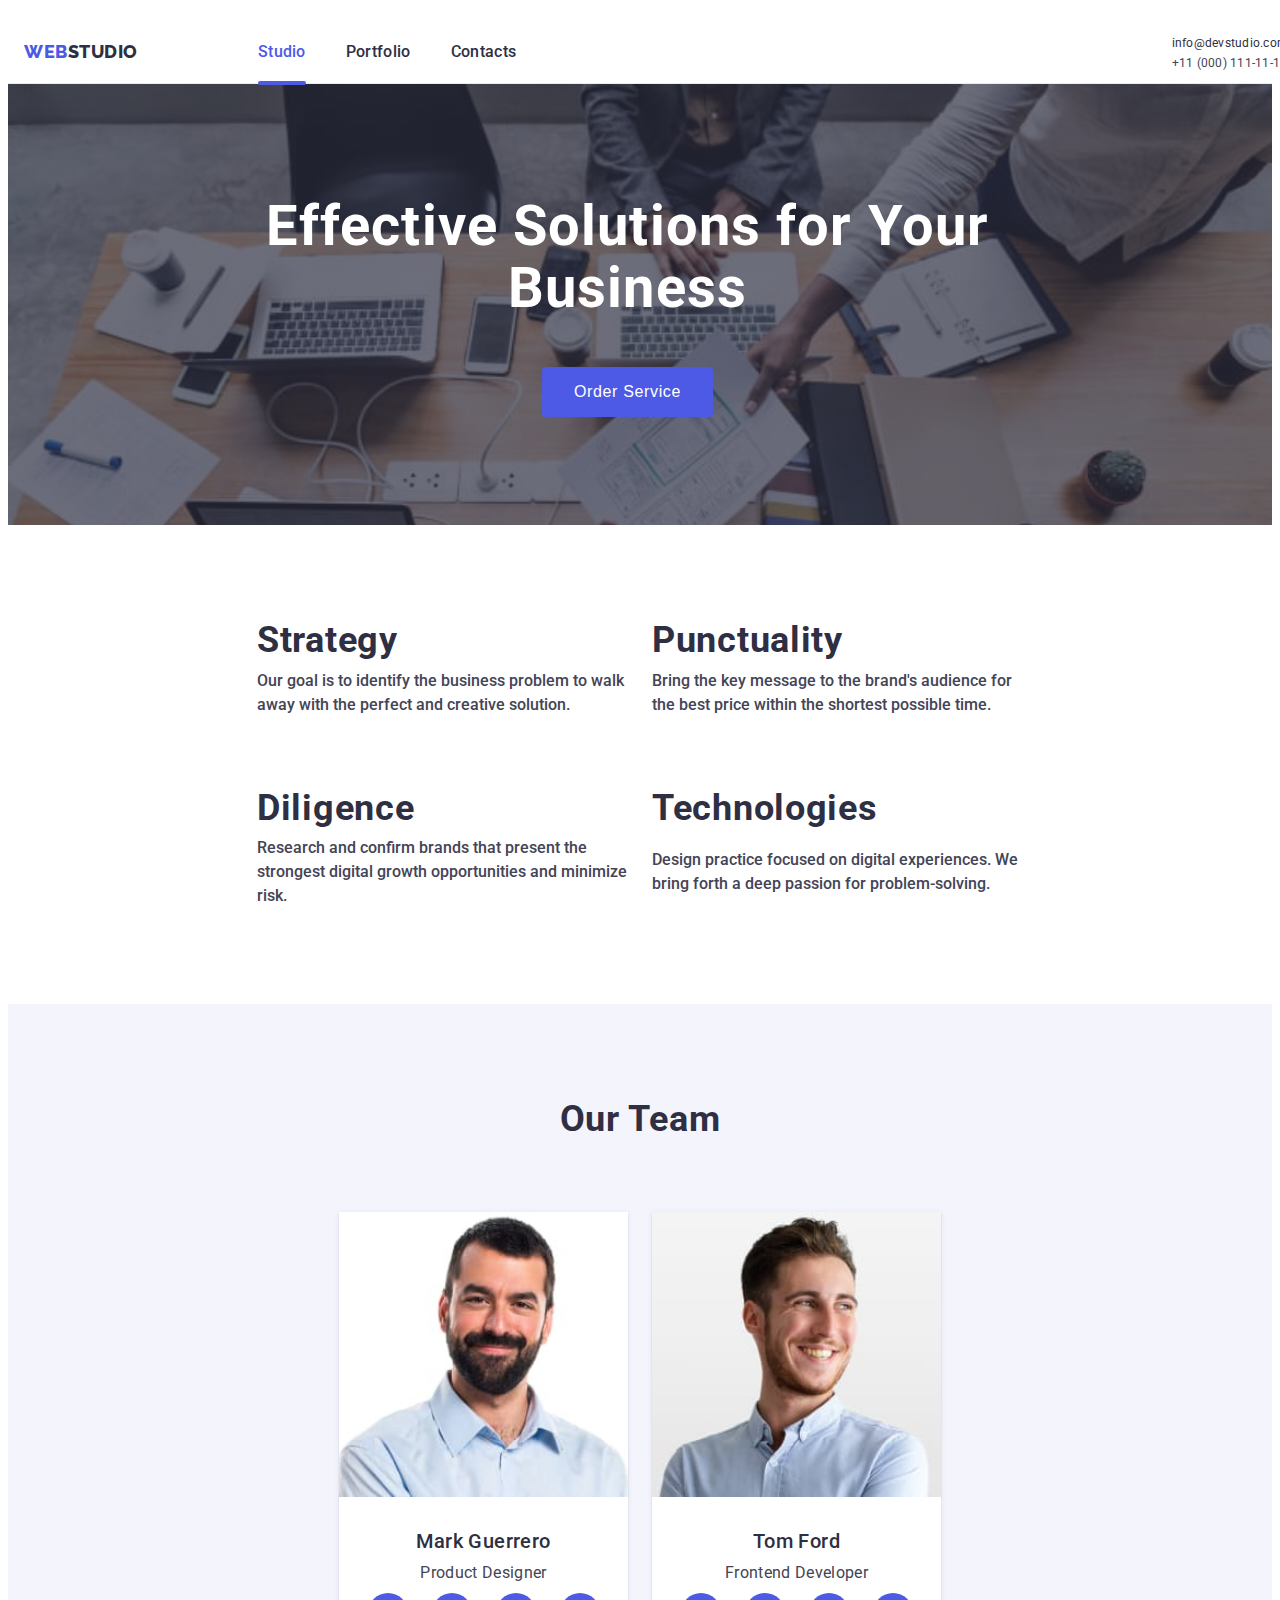
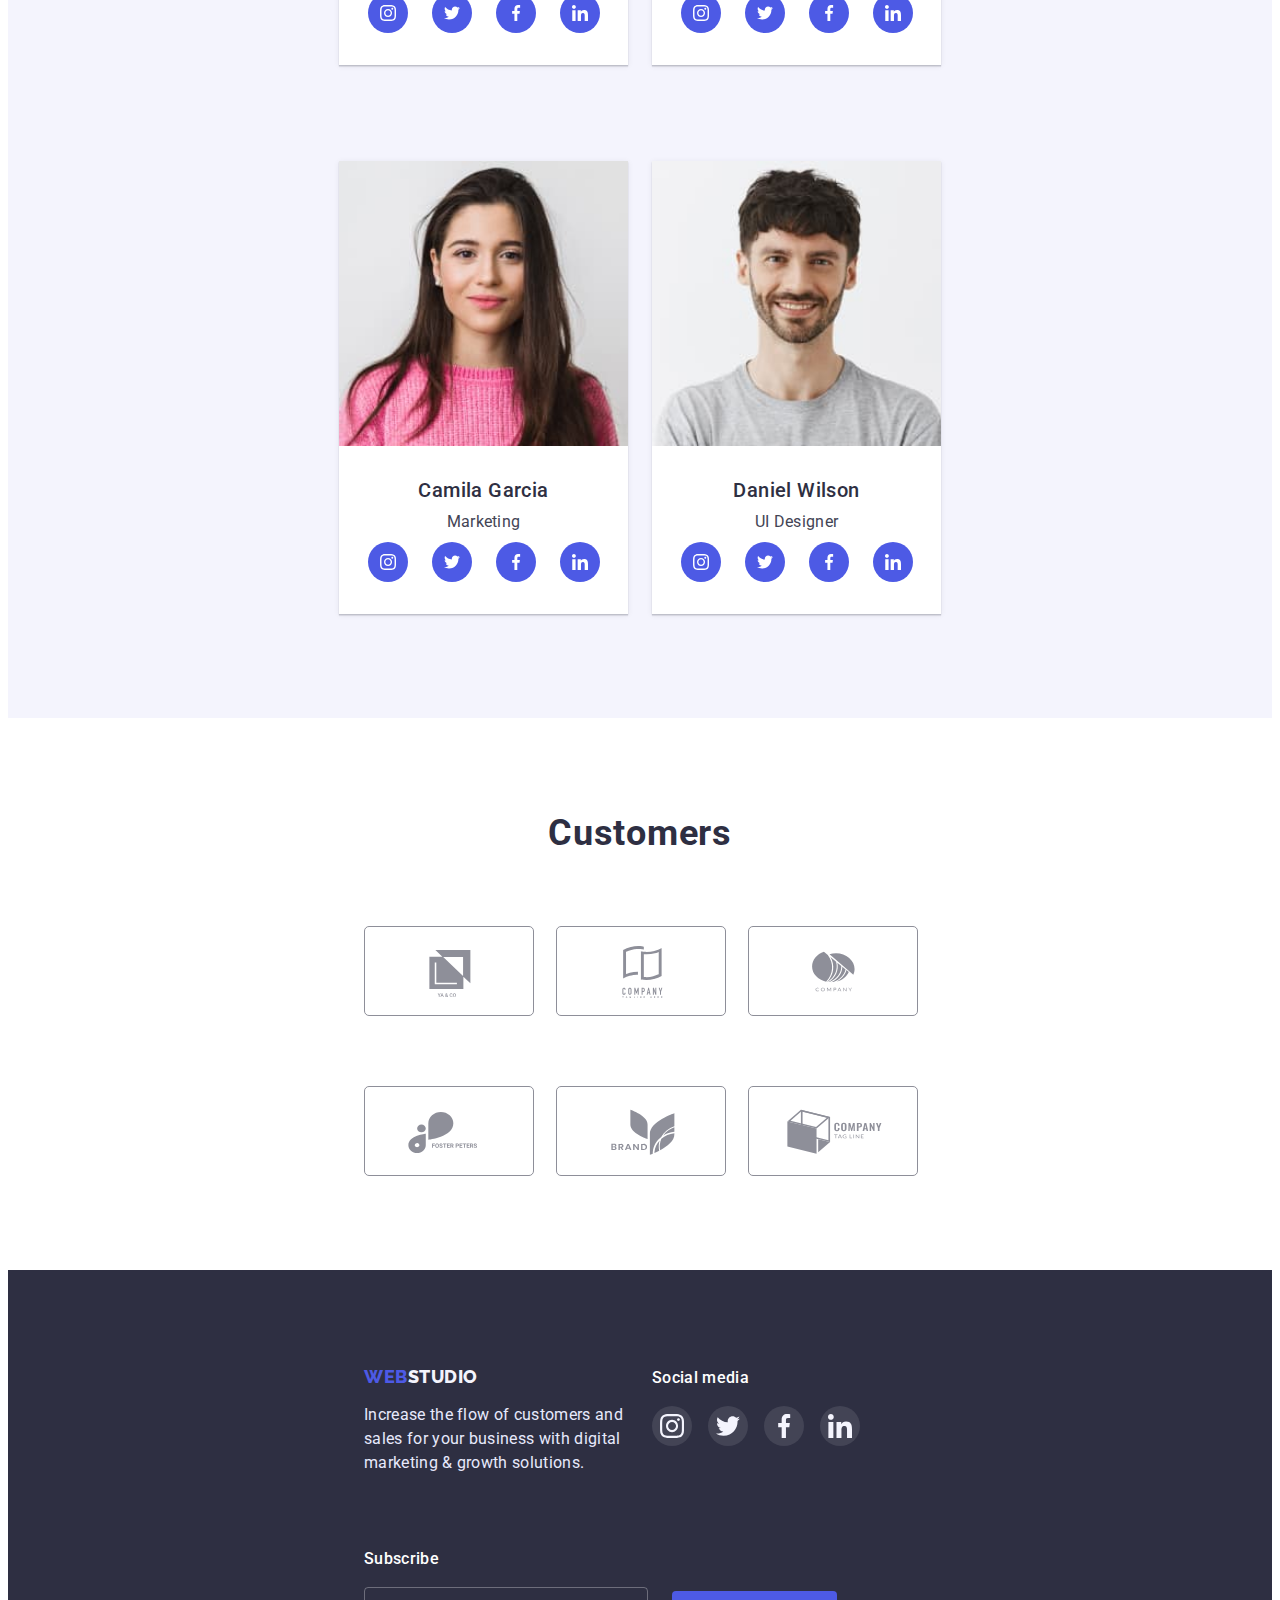
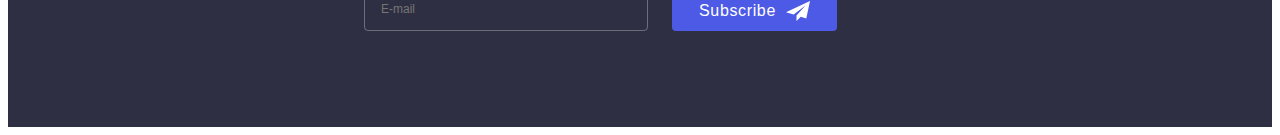
==== index.html @ 8feeed46 "Пофіксила все" ====
<!DOCTYPE html>
<html lang="en">
  <head>
    <meta charset="UTF-8" />
    <meta http-equiv="X-UA-Compatible" content="IE=edge" />
    <meta name="viewport" content="width=device-width, initial-scale=1.0" />
    <title>Webstudio</title>
    <link rel="preconnect" href="https://fonts.googleapis.com" />
    <link rel="preconnect" href="https://fonts.gstatic.com" crossorigin />
    <link
      href="https://fonts.googleapis.com/css2?family=Raleway:wght@800&family=Roboto:wght@400;500;700;900&display=swap"
      rel="stylesheet"
    />
    <link
      rel="stylesheet"
      href="https://cdnjs.cloudflare.com/ajax/libs/modern-normalize/1.1.0/modern-normalize.min.css"
      integrity="sha512-wpPYUAdjBVSE4KJnH1VR1HeZfpl1ub8YT/NKx4PuQ5NmX2tKuGu6U/JRp5y+Y8XG2tV+wKQpNHVUX03MfMFn9Q=="
      crossorigin="anonymous"
      referrerpolicy="no-referrer"
    />
    <link rel="stylesheet" href="./css/styles.css" />
    <link rel="stylesheet" href="./css/mobile.css" />
    <link rel="stylesheet" href="./css/tablet.css" />
    <link rel="stylesheet" href="./css/desktop.css" />
  </head>
  <body>
    <!-- Site header -->
    <header class="header">
      <div class="container header-container">
        <nav class="header-navigation">
          <a href="./index.html" class="logo link"
            ><span class="accent">Web</span>Studio</a
          >
          <ul class="site-nav list">
            <li>
              <a href="./index.html" class="link-header current link">Studio</a>
            </li>
            <li>
              <a href="./portfolio.html" class="link-header link">Portfolio</a>
            </li>
            <li><a href="#" class="link-header link">Contacts</a></li>
          </ul>
        </nav>
        <address class="address">
          <ul class="auth-nav list">
            <li>
              <a href="mailto:info@devstudio.com" class="link-mail link"
                >info@devstudio.com</a
              >
            </li>
            <li>
              <a href="tel:+110001111111" class="link-tel link"
                >+11 (000) 111-11-11</a
              >
            </li>
          </ul>
        </address>
        <btn class="menu-open-btn" data-menu-open><img class="gamburger" src="./images/charm_menu-hamburger.jpg"></button>
      </div>
      <div class="mob-menu is-hidden" data-menu>
        <div class="container mob-container">
          <div>
            <btn class="modal-close" type="button" data-menu-close>
              <svg class="modal-icon" width="8" height="8">
                <use
                  href="./images/symbol-defs.svg#icon-close-black-18dp-2-1"
                ></use>
              </svg>
            </btn>
            <nav>
              <ul class="mob-menu-list list">
                <li class="mob-menu-item">
                  <a href="./index.html" class="mob-menu-link current link">Studio</a>
                </li>
                <li class="mob-menu-item">
                  <a href="#" class="mob-menu-link link">Portfolio</a>
                </li>
                <li class="mob-menu-item">
                  <a href="#" class="mob-menu-link link">Contacts</a>
                </li>
              </ul>
            </nav>
          </div>
            <div class="mob-menu-kontakt ">
            <a href="tel:+110001111111" class="mob-menu-tel link"
                    >+11 (000) 111-11-11</a>
                    <a href="mailto:info@devstudio.com" class="mob-menu-mail link"
                    >info@devstudio.com</a>
                              <ul class="mob-soc-list list">
                    <li class="mob-soc-item">
                      <a href="" class="mob-soc-link link">
                        <svg class="mob-soc-icon" width="16" height="16">
                          <use
                            href="./images/symbol-defs.svg#icon-instagram-2"
                          ></use>
                        </svg>
                      </a>
                    </li>
                    <li class="mob-soc-item">
                      <a href="" class="mob-soc-link link">
                        <svg class="mob-soc-icon" width="16" height="16">
                          <use
                            href="./images/symbol-defs.svg#icon-twitter-1"
                          ></use>
                        </svg>
                      </a>
                    </li>
                    <li class="mob-soc-item">
                      <a href="" class="mob-soc-link link">
                        <svg class="mob-soc-icon" width="16" height="16">
                          <use
                            href="./images/symbol-defs.svg#icon-facebook-1"
                          ></use>
                        </svg>
                      </a>
                    </li>
                    <li class="mob-soc-item">
                      <a href="" class="mob-soc-link link">
                        <svg class="mob-soc-icon" width="16" height="16">
                          <use
                            href="./images/symbol-defs.svg#icon-linkedin-1"
                          ></use>
                        </svg>
                      </a>
                    </li>
                  </ul> 
              </div>
        </div>       
          </header>
    <!-- Hero -->
    <main>
      <section class="hero">
        <div class="container hero-container">
          <h1 class="hero-title">Effective Solutions for Your Business</h1>
          <button class="button" data-modal-open type="button">
            Order Service
          </button>
        </div>
      </section>
      <!-- Features -->
      <section class="features">
        <div class="container features-container">
          <h2 class="visually-hidden">Our Features</h2>
          <ul class="features-list list">
            <li class="features-item">
              <div class="features-icon">
                <svg class="feature-icon" widht="64" height="64">
                  <use href="./images/symbol-defs.svg#icon-antenna-1"></use>
                </svg>
              </div>
              <h3 class="title">Strategy</h3>
              <p class="features-subtitle">
                Our goal is to identify the business problem to walk away with
                the perfect and creative solution.
              </p>
            </li>
            <li class="features-item">
              <div class="features-icon">
                <svg class="feature-icon" widht="64" height="64">
                  <use href="./images/symbol-defs.svg#icon-clock-1"></use>
                </svg>
              </div>
              <h3 class="title">Punctuality</h3>
              <p class="features-subtitle">
                Bring the key message to the brand's audience for the best price
                within the shortest possible time.
              </p>
            </li>
            <li class="features-item">
              <div class="features-icon">
                <svg class="feature-icon" width="64" height="64">
                  <use href="./images/symbol-defs.svg#icon-diagram-1"></use>
                </svg>
              </div>
              <h3 class="title">Diligence</h3>
              <p class="features-subtitle">
                Research and confirm brands that present the strongest digital
                growth opportunities and minimize risk.
              </p>
            </li>
            <li class="features-item">
              <div class="features-icon">
                <svg class="feature-icon" width="64" height="64">
                  <use href="./images/symbol-defs.svg#icon-astronaut-1"></use>
                </svg>
              </div>
              <h3 class="title">Technologies</h3>
              <p class="features-subtitle">
                Design practice focused on digital experiences. We bring forth a
                deep passion for problem-solving.
              </p>
            </li>
          </ul>
        </div>
      </section>
      <!-- work examples -->
      <section class="examples">
        <div class="container examples-container">
          <h2 class="section-title">What are we doing</h2>
          <ul class="examples-list list">
            <!--  class="examples-item" -->
            <li class="examples-item">
              <img
                src="./images/monitor.jpg"
                alt="computer monitor"
                width="360"
                height="300"
              />
            </li>
            <li class="examples-item">
              <img
                src="./images/application.jpg"
                alt="application on the phone"
                width="360"
                height="300"
              />
            </li>
            <li class="examples-item">
              <img
                src="./images/telefon.jpg"
                alt="mobile telefon"
                width="360"
                height="300"
              />
            </li>
          </ul>
        </div>
      </section>
      <!-- Our Team -->
      <section class="team">
        <div class="container team-container">
          <h2 class="title-our-team">Our Team</h2>
          <ul class="team-list list">
            <li class="pic">
           <div class="thumb">
                <img
                  src="./images/Mark_Guerrero.jpg"
                  alt="Product Designer Mark_Guerrero"
                  width="264"
                  height="260"
                />
           </div>
              <div class="team-desc">
                <h3 class="team-title">Mark Guerrero</h3>
                <p class="team-subtitle">Product Designer</p>
                <ul class="team-soc-list list">
                  <li class="team-soc-item">
                    <a href="" class="team-soc-link link">
                      <svg class="team-soc-icon" width="16" height="16">
                        <use
                          href="./images/symbol-defs.svg#icon-instagram-2"
                        ></use>
                      </svg>
                    </a>
                  </li>
                  <li class="team-soc-item">
                    <a href="" class="team-soc-link link">
                      <svg class="team-soc-icon" width="16" height="16">
                        <use
                          href="./images/symbol-defs.svg#icon-twitter-1"
                        ></use>
                      </svg>
                    </a>
                  </li>
                  <li class="team-soc-item">
                    <a href="" class="team-soc-link link">
                      <svg class="team-soc-icon" width="16" height="16">
                        <use
                          href="./images/symbol-defs.svg#icon-facebook-1"
                        ></use>
                      </svg>
                    </a>
                  </li>
                  <li class="team-soc-item">
                    <a href="" class="team-soc-link link">
                      <svg class="team-soc-icon" width="16" height="16">
                        <use
                          href="./images/symbol-defs.svg#icon-linkedin-1"
                        ></use>
                      </svg>
                    </a>
                  </li>
                </ul>
              </div>
            </li>
            <li class="pic">
              <img
                src="./images/Tom_Ford.jpg"
                alt="Frontend Developer Tom Ford"
                width="264"
                height="260"
              />
              <div class="team-desc">
                <h3 class="team-title">Tom Ford</h3>
                <p class="team-subtitle">Frontend Developer</p>
                <ul class="team-soc-list list">
                  <li class="team-soc-item">
                    <a href="" class="team-soc-link link">
                      <svg class="team-soc-icon" width="16" height="16">
                        <use
                          href="./images/symbol-defs.svg#icon-instagram-2"
                        ></use>
                      </svg>
                    </a>
                  </li>
                  <li class="team-soc-item">
                    <a href="" class="team-soc-link link">
                      <svg class="team-soc-icon" width="16" height="16">
                        <use
                          href="./images/symbol-defs.svg#icon-twitter-1"
                        ></use>
                      </svg>
                    </a>
                  </li>
                  <li class="team-soc-item">
                    <a href="" class="team-soc-link link">
                      <svg class="team-soc-icon" width="16" height="16">
                        <use
                          href="./images/symbol-defs.svg#icon-facebook-1"
                        ></use>
                      </svg>
                    </a>
                  </li>
                  <li class="team-soc-item">
                    <a href="" class="team-soc-link link">
                      <svg class="team-soc-icon" width="16" height="16">
                        <use
                          href="./images/symbol-defs.svg#icon-linkedin-1"
                        ></use>
                      </svg>
                    </a>
                  </li>
                </ul>
              </div>
            </li>
            <li class="pic">
              <img
                src="./images/Camila_Garcia.jpg"
                alt="Marketing Camila Garcia"
                width="264"
                height="260"
              />
              <div class="team-desc">
                <h3 class="team-title">Camila Garcia</h3>
                <p class="team-subtitle">Marketing</p>
                <ul class="team-soc-list list">
                  <li class="team-soc-item">
                    <a href="" class="team-soc-link link">
                      <svg class="team-soc-icon" width="16" height="16">
                        <use
                          href="./images/symbol-defs.svg#icon-instagram-2"
                        ></use>
                      </svg>
                    </a>
                  </li>
                  <li class="team-soc-item">
                    <a href="" class="team-soc-link link">
                      <svg class="team-soc-icon" width="16" height="16">
                        <use
                          href="./images/symbol-defs.svg#icon-twitter-1"
                        ></use>
                      </svg>
                    </a>
                  </li>
                  <li class="team-soc-item">
                    <a href="" class="team-soc-link link">
                      <svg class="team-soc-icon" width="16" height="16">
                        <use
                          href="./images/symbol-defs.svg#icon-facebook-1"
                        ></use>
                      </svg>
                    </a>
                  </li>
                  <li class="team-soc-item">
                    <a href="" class="team-soc-link link">
                      <svg class="team-soc-icon" width="16" height="16">
                        <use
                          href="./images/symbol-defs.svg#icon-linkedin-1"
                        ></use>
                      </svg>
                    </a>
                  </li>
                </ul>
              </div>
            </li>
            <li class="pic">
              <img
                src="./images/Daniel_Wilson.jpg"
                alt="UI Designer Daniel Wilson"
                width="264"
                height="260"
              />
              <div class="team-desc">
                <h3 class="team-title">Daniel Wilson</h3>
                <p class="team-subtitle">UI Designer</p>
                <ul class="team-soc-list list">
                  <li class="team-soc-item">
                    <a href="" class="team-soc-link link">
                      <svg class="team-soc-icon" width="16" height="16">
                        <use
                          href="./images/symbol-defs.svg#icon-instagram-2"
                        ></use>
                      </svg>
                    </a>
                  </li>
                  <li class="team-soc-item">
                    <a href="" class="team-soc-link link">
                      <svg class="team-soc-icon" width="16" height="16">
                        <use
                          href="./images/symbol-defs.svg#icon-twitter-1"
                        ></use>
                      </svg>
                    </a>
                  </li>
                  <li class="team-soc-item">
                    <a href="" class="team-soc-link link">
                      <svg class="team-soc-icon" width="16" height="16">
                        <use
                          href="./images/symbol-defs.svg#icon-facebook-1"
                        ></use>
                      </svg>
                    </a>
                  </li>
                  <li class="team-soc-item">
                    <a href="" class="team-soc-link link">
                      <svg class="team-soc-icon" width="16" height="16">
                        <use
                          href="./images/symbol-defs.svg#icon-linkedin-1"
                        ></use>
                      </svg>
                    </a>
                  </li>
                </ul>
              </div>
            </li>
          </ul>
        </div>
      </section>
      
      <!-- ----------Customers--------- -->
      <section class="customers">
        <div class="container customers-container">
          <h2 class="section-title">Customers</h2>
          <ul class="customers-list list">
            <li class="customers-item">
              <a href="" class="customers-link link">
                <svg class="customers-icon" width="104" height="56">
                  <use href="./images/symbol-defs.svg#icon-Logo"></use>
                </svg>
              </a>
            </li>
            <li class="customers-item">
              <a href="" class="customers-link link">
                <svg class="customers-icon" width="104" height="56">
                  <use href="./images/symbol-defs.svg#icon-Logo_2"></use>
                </svg>
              </a>
            </li>
            <li class="customers-item">
              <a href="" class="customers-link link">
                <svg class="customers-icon" width="104" height="56">
                  <use href="./images/symbol-defs.svg#icon-Logo_3"></use>
                </svg>
              </a>
            </li>
            <li class="customers-item">
              <a href="" class="customers-link link">
                <svg class="customers-icon" width="104" height="56">
                  <use href="./images/symbol-defs.svg#icon-Logo_4"></use>
                </svg>
              </a>
            </li>
            <li class="customers-item">
              <a href="" class="customers-link link">
                <svg class="customers-icon" widht="104" height="56">
                  <use href="./images/symbol-defs.svg#icon-Logo_5"></use>
                </svg>
              </a>
            </li>
            <li class="customers-item">
              <a href="" class="customers-link link">
                <svg class="customers-icon" widht="104" height="56">
                  <use href="./images/symbol-defs.svg#icon-Logo_6"></use>
                </svg>
              </a>
            </li>
          </ul>
        </div>
      </section>
    </main>
    <!-- ------------ Footer----------- -->
    <footer class="footer">
      <div class="container footer-container">
        <div class="webstudio">
          <a href="./index.html" class="logo-footer link"
            ><span class="accent">Web</span>Studio</a
          >
          <p class="footer-subtitle">
            Increase the flow of customers and sales for your business with
            digital marketing & growth solutions.
          </p>
        </div>
        <div class="socialmedia">
          <p class="soc-footer-subtitle">Social media</p>
          <ul class="soc-footer-list list">
            <li class="soc-footer-item">
              <a href="" class="soc-footer-link link">
                <svg class="footer-icon" width="24" height="24">
                  <use href="./images/symbol-defs.svg#icon-instagram-2"></use>
                </svg>
              </a>
            </li>
            <li class="soc-footer-item">
              <a href="" class="soc-footer-link link">
                <svg class="footer-icon" width="24" height="24">
                  <use href="./images/symbol-defs.svg#icon-twitter-1"></use>
                </svg>
              </a>
            </li>
            <li class="soc-footer-item">
              <a href="" class="soc-footer-link link">
                <svg class="footer-icon" width="24" height="24">
                  <use href="./images/symbol-defs.svg#icon-facebook-1"></use>
                </svg>
              </a>
            </li>
            <li class="soc-footer-item">
              <a href="" class="soc-footer-link link">
                <svg class="footer-icon" width="24" height="24">
                  <use href="./images/symbol-defs.svg#icon-linkedin-1"></use>
                </svg>
              </a>
            </li>
          </ul>
        </div>
        <form class="subscribe-form">
          <div class="subscribe-wrap">
            <label class="subscribe-text">Subscribe</label>  
              <input
                type="email"
                class="subscribe-input"
                name="subscribe-email"
                placeholder="E-mail"
                required
              /> 
          </div>
          <button type="submit" class="subscribe-form-submit">Subscribe
            <svg class="subscribe-icon" width="24" height="24">
              <use href="./images/symbol-defs.svg#icon-Frame-3"></use>
            </svg>
          </button>
        </div>      
      </form>
    </footer>
    <!-- ----------- Modal--------- -->
    <div class="backdrop is-hidden" data-modal>
      <div class="modal">
          <btn class="modal-close" type="button" data-modal-close>
            <svg class="modal-icon" width="8" height="8">
              <use
                href="./images/symbol-defs.svg#icon-close-black-18dp-2-1"
              ></use>
            </svg>
          </btn>        
        <p class="modal-title">Leave your contacts and we will call you back</p>
        <form class="modal-form">
          <div class="modal-field">
            <label for="user-name" class="modal-input-text">Name</label>
            <div class="input-wrap">
              <input
                type="text"
                class="modal-input"
                name="user-name"
                id="user-name"
                placeholder="Olena"
                required
              />
              <svg class="modal-input-icon" width="18" height="18">
                <use href="./images/symbol-defs.svg#icon-person-black"></use>
              </svg>
            </div>
          </div>
          <div class="modal-field">
            <label for="user-phone" class="modal-input-text">Phone</label>
            <div class="input-wrap">
              <input
                type="tel"
                class="modal-input"
                name="user-phone"
                id="user-phone"
                placeholder="+380 (67) 111-11-11"
                required
              />
              <svg class="modal-input-icon" width="18" height="18">
                <use href="./images/symbol-defs.svg#icon-phone"></use>
              </svg>
            </div>
          </div>
          <div class="modal-field">
            <label for="user-email" class="modal-input-text">Email</label>
            <div class="input-wrap">
              <input
                type="email"
                class="modal-input"
                name="user-email"
                id="user-email"
                placeholder="olena@mail.com"
                required
              />
              <svg class="modal-input-icon" width="18" height="18">
                <use href="./images/symbol-defs.svg#icon-email"></use>
              </svg>
            </div>
          </div>
          <div class="modal-field">
            <label for="user-comment" class="modal-input-text">Comment</label>
            <div class="input-wrap">
              <textarea
                name="user-comment"
                id="user-comment"
                class="modal-comment"
                placeholder="Text input"
              ></textarea>
            </div>
          </div>
          <div class="modal-field">
            <input
              type="checkbox"
              name="accept"
              id="accept"
              value="true"
              class="modal-check visually-hidden"
              required
            />
            <label for="accept" class="check-text">
              <span>
                <svg class="check-icon" width="10" height="8">
                  <use href="./images/symbol-defs.svg#icon-Vector"></use>
                </svg>
              </span>
              I accept the terms and conditions of the&nbsp;<a
                href=""
                class="check-policy"
                >Privacy Policy</a
              ></label
            >
          </div>
          <button type="submit" class="modal-form-submit">Send</button>
        </form>
      </div>
    </div>
    <script src="./js/modal.js"></script>
    <script src="./js/menu.js"></script>
  </body>
</html>
---- css/styles.css ----
/* Navigation & heading text NAVY BLUE #2E2F42 */
/* Body text SLATE #434455 */
/* Accent IRIS #4D5AE5*/
/* Hero text WHITE #FFFFFF */
/* Primary background color NAVY BLUE #2E2F42 */
/* Secondary background color CLOUD #F4F4FD*/

:root {
  --accent-color: #4d5ae5;
  --body-text: #434455;
  --heading-text: #2e2f42;
  --primary-wh-color: #ffffff;
  --primary-background-color: #2e2f42;
  --secondary-background-color: #f4f4fd;
  --bgk-btn: #404bbf;
  --grd: linear-gradient(rgba(46, 47, 66, 0.7), rgba(46, 47, 66, 0.7));
  --transition-property: color;
  --transition-duration: 250ms;
}

body {
  background-color: var(--primary-wh-color);
  color: var(--body-text);
  font-family: "roboto", sans-serif;
}

h1,
h2,
h3,
h4,
h5,
h6,
p {
  margin: 0;
}

ul {
  margin: 0;
  padding-left: 0;
}

img {
  display: block;
  max-width: 100%;
  height: auto;
  width: 100%;
}

.no-scroll {
  overflow: hidden;
}

.container {
  width: 100%;
  padding-left: 15px;
  padding-right: 15px;
  margin-left: auto;
  margin-right: auto;
  /* outline: 2px solid red; */
}

button {
  min-width: 165px;
  padding: 16px 32px;
  border-radius: 4px;
  cursor: pointer;
  border: transparent;
  background-color: var(--accent-color);
  font-weight: 500;
  font-size: 16px;
  letter-spacing: 0.04em;
  color: var(--primary-wh-color);
  transition: background-color var(--transition-duration)
    cubic-bezier(0.4, 0, 0.2, 1);
}

.button:is(:hover, :focus) {
  background-color: var(--bgk-btn);
}

.logo {
  font-family: "raleway", sans-serif;
  font-weight: 800;
  font-size: 18px;
  line-height: 1.33;
  letter-spacing: 0.03em;
  text-transform: uppercase;
  color: var(--heading-text);
  margin-right: 76px;
}

a:hover {
  text-decoration: none;
  cursor: default;
}

.accent {
  color: var(--accent-color);
}

.list {
  list-style: none;
}

.link {
  text-decoration: none;
}

.logo:hover,
.logo:focus {
  color: var(--accent-color);
}

.address {
  display: none;
}

.site-nav {
  display: none;
}
.container.mob-container {
  max-width: 428px;
  height: 100%;
  display: flex;
  flex-direction: column;
  justify-content: space-between;
  overflow-y: auto;
  padding-left: 40px;
}

.mob-menu {
  position: fixed;
  top: 0;
  z-index: 1;
  width: 100%;
  height: 100vh;
  background-color: #ffffff;
  padding-top: 40px;
  padding-bottom: 40px;
}
.modal-close {
  display: block;
  margin-left: auto;
}

.mob-menu-link {
  font-weight: 700;
  font-size: 36px;
  line-height: 1.1;
  letter-spacing: 0.02em;
  color: #2e2f42;
  text-transform: capitalize;
}

.mob-menu-item:not(last-child) {
  margin-bottom: 40px;
}

.mob-menu-kontakt {
  display: flex;
  flex-wrap: wrap;
}
.mob-menu-tel {
  font-weight: 600;
  font-size: 36px;
  line-height: 1.1;
  text-transform: capitalize;
  color: #4d5ae5;
  margin-bottom: 40px;
}
.mob-menu-mail {
  font-weight: 500;
  font-size: 20px;
  line-height: 1.2;
  letter-spacing: 0.02em;
  color: #434455;
  margin-bottom: 48px;
}

.mob-soc-list {
  display: flex;
  justify-content: center;
  gap: 56px;
}
.mob-soc-item {
  width: 40px;
  height: 40px;
}
.mob-soc-link {
  width: 100%;
  height: 100%;
  background-color: var(--accent-color);
  display: flex;
  align-items: center;
  justify-content: center;
  border-radius: 50%;
  color: #ffffff;
  transition: background-color var(--transition-duration)
    cubic-bezier(0.4, 0, 0.2, 1);
}
.mob-soc-icon {
  fill: currentColor;
  cursor: pointer;
}

/* Hero */

.hero {
  display: flex;
  text-align: center;
  background-color: var(--primary-background-color);
  background-size: cover;
  max-width: 1440px;
  margin: 0 auto;
}

@media (min-device-pixel-ratio: 2),
  (min-resolution: 192dpi),
  (min-resolution: 2dppx) {
  .hero {
    background-image: var(--grd), url(../images/Dark-bg-mob-2x.jpg);
  }
}

.hero-container {
  display: flex;
  flex-wrap: wrap;
  justify-content: center;
  padding: 0;
  max-width: 100%;
  padding: 112px 56px 112px 54px;
}

.hero-title {
  font-size: 36px;
  line-height: 1.1;
  letter-spacing: 0.02em;
  color: #ffffff;
  margin-bottom: 48px;
}

/* Features */

.features-icon {
  display: flex;
  justify-content: center;
  align-items: center;
  width: 264px;
  height: 112px;
  background-color: #f4f4fd;
  border-radius: 4px;
  margin-bottom: 8px;
  display: none;
}

.features {
  padding-top: 96px;
}

.section-title {
  font-size: 36px;
  line-height: 1.11;
  letter-spacing: 0.02em;
  text-transform: capitalize;
  color: var(--heading-text);
  text-align: center;
}

.title {
  color: var(--heading-text);
  font-size: 36px;
  line-height: 1.1;
  align-items: center;
  text-align: center;
  letter-spacing: 0.02em;
  text-transform: capitalize;
}

.features-list {
  display: flex;
  gap: 72px;
  flex-wrap: wrap;
}

.features-item {
  display: flex;
  flex-wrap: wrap;
  justify-content: center;
  gap: 8px;
}

.visually-hidden {
  position: absolute;
  white-space: nowrap;
  width: 1px;
  height: 1px;
  overflow: hidden;
  border: 0;
  padding: 0;
  clip: rect(0 0 0 0);
  clip-path: inset(50%);
  margin: -1px;
}

.features-subtitle {
  font-weight: 500;
  font-size: 16px;
  line-height: 1.5;
}

/* Work examples */

.examples {
  padding-bottom: 120px;
  margin: 0 auto;
}

.examples-container {
  display: none;
}

.examples-list {
  display: flex;
  margin-top: 72px;
  gap: 24px;
}

.examples-item {
  width: calc((100% - 48px) / 3);
}

/* Our Team */

.team {
  padding-top: 96px;
  padding-bottom: 128px;
  background-color: var(--secondary-background-color);
}

.team-container {
  max-width: 264px;
}

.title-our-team {
  font-size: 36px;
  line-height: 1.11;
  letter-spacing: 0.02em;
  text-transform: capitalize;
  color: var(--heading-text);
  text-align: center;
}

.team-list {
  margin-top: 72px;
  display: flex;
  margin: 0px auto;
  gap: 24px;
  flex-wrap: wrap;
}

.pic {
  width: 100%;
  background-color: var(--primary-wh-color);
  margin-top: 72px;
  box-shadow: 0px 1px 6px rgba(46, 47, 66, 0.08),
    0px 1px 1px rgba(46, 47, 66, 0.16), 0px 2px 1px rgba(46, 47, 66, 0.08);
}

/* .thumb {
  max-width: 960px;
  min-width: 320px;
  margin: 0 auto;
} */

@media (min-device-pixel-ratio: 2),
  (-webkit-min-device-pixel-ratio: 2),
  (min-resolution: 192dpi),
  (min-resolution: 2dppx) {
  .pic {
    background-image: url("photo@2x.png");
  }
}

.team-title {
  font-weight: 500;
  font-size: 20px;
  line-height: 1.2;
  letter-spacing: 0.02em;
  color: var(--heading-text);
}

.team-subtitle {
  font-size: 16px;
  line-height: 1.5;
  letter-spacing: 0.02em;
  color: var(--body-text);
  margin-top: 8px;
  margin-bottom: 8px;
}

.team-desc {
  padding: 32px 16px;
  text-align: center;
}

.team-soc-list {
  display: flex;
  justify-content: center;
  gap: 24px;
}

.team-soc-item {
  width: 40px;
  height: 40px;
}

.team-soc-link {
  width: 100%;
  height: 100%;
  background-color: var(--accent-color);
  display: flex;
  align-items: center;
  justify-content: center;
  border-radius: 50%;
  color: #ffffff;
  transition: background-color var(--transition-duration)
    cubic-bezier(0.4, 0, 0.2, 1);
}

.team-soc-icon {
  fill: currentColor;
  cursor: pointer;
}

.team-soc-link:is(:hover, :focus) {
  background-color: var(--bgk-btn);
}

/* <!-- ----------Customers--------- --> */

.customers {
  padding-top: 96px;
  padding-bottom: 96px;
  margin: 0 auto;
}
.customers-container {
  margin: 0 auto;
}

.customers-list {
  display: flex;
  margin-top: 72px;
  /* margin-bottom: 96px; */
  flex-wrap: wrap;
  justify-content: center;
  row-gap: 72px;
  column-gap: 16px;
}

.customers-item {
  height: 88px;
  width: 190px;
}

.customers-link {
  width: 100%;
  height: 100%;
  border: 1px solid #8e8f99;
  border-radius: 5px;
  display: flex;
  align-items: center;
  justify-content: center;
  color: #8e8f99;
  cursor: pointer;
}
.customers-icon {
  fill: currentColor;
  transition: border-color var(--transition-duration)
      cubic-bezier(0.4, 0, 0.2, 1),
    var(--transition-property) var(--transition-duration)
      cubic-bezier(0.4, 0, 0.2, 1);
  cursor: pointer;
}

.customers-link:is(:hover, :focus) {
  border-color: var(--bgk-btn);
  color: var(--bgk-btn);
}

/* Portfolio buttons */

.image-btn {
  display: flex;
  gap: 24px;
  margin-bottom: 72px;
  justify-content: center;
}

.image-btn button {
  min-width: 0;
  font-weight: 500;
  font-size: 16px;
  padding: 12px 24px;
  color: var(--accent-color);
  background-color: var(--secondary-background-color);
  cursor: pointer;
  border: transparent;
  transition-property: color, background-color, box-shadow;
  transition-duration: 250ms;
  transition-timing-function: cubic-bezier(0.4, 0, 0.2, 1);
}

button:hover,
button:focus {
  background-color: var(--accent-color);
  color: var(--primary-wh-color);
  box-shadow: 0px 3px 1px rgba(0, 0, 0, 0.1), 0px 2px 1px rgba(0, 0, 0, 0.08),
    0px 2px 2px rgba(0, 0, 0, 0.12);
}

/* Portfolio img */

.image {
  padding-top: 96px;
  padding-bottom: 120px;
}

.picture {
  display: flex;
  flex-wrap: wrap;
  gap: 24px;
}

.picture-item-list {
  display: flex;
  flex-basis: calc ((100% - 48px) / 3);
  width: 360px;
}
.picture-item-list:hover .portfolio-top-text {
  transform: translateY(0%);
  transition: transform var(--transition-duration) cubic-bezier(0.4, 0, 0.2, 1);
}

.picture-item-link {
  display: inline-block;
  text-decoration: none;
  transition: box-shadow var(--transition-duration) cubic-bezier(0.4, 0, 0.2, 1);
}

.picture-item-link:is(:hover, :focus) {
  box-shadow: 0px 1px 6px rgba(46, 47, 66, 0.08),
    0px 1px 1px rgba(46, 47, 66, 0.16), 0px 2px 1px rgba(46, 47, 66, 0.08);
  cursor: pointer;
}

.portfolio-top-text {
  position: absolute;
  top: 0;
  font-size: 16px;
  line-height: 1.5;
  letter-spacing: 0.02em;
  color: var(--secondary-background-color);
  background-color: var(--accent-color);
  padding: 40px 32px;
  height: 100%;
  transform: translateY(100%);
  overflow: auto;
  display: inline-block;
  transition-duration: var(--transition-duration);
}

.portfolio-top-wrap {
  position: relative;
  overflow: hidden;
}

.picture-title {
  font-weight: 500;
  font-size: 20px;
  line-height: 1.2;
  letter-spacing: 0.02em;
  color: var(--heading-text);
  padding-left: 16px;
  margin-bottom: 8px;
}

.picture-subtitle {
  font-size: 16px;
  line-height: 1.5;
  letter-spacing: 0.02em;
  padding-left: 16px;
  color: #434455;
}

.tittle-brd {
  border: 1px solid #e7e9fc;
  border-top: none;
  padding: 32px 16px;
}

/* Footer */

.footer {
  background-color: var(--primary-background-color);
  padding-top: 100px;
  padding-bottom: 100px;
}

.footer-container {
  display: flex;
  flex-wrap: wrap;
  justify-content: normal;
  align-items: baseline;
  gap: 72px;
}

.logo-footer-container {
  display: flex;
  justify-content: center;
}

.logo-footer {
  font-family: "raleway", sans-serif;
  font-weight: 800;
  font-size: 18px;
  line-height: 1.16;
  letter-spacing: 0.03em;
  text-transform: uppercase;
  color: #f4f4fd;
}

.footer-subtitle {
  width: 264px;
  font-size: 16px;
  line-height: 1.5;
  letter-spacing: 0.02em;
  color: #e7e9fc;
  margin-top: 16px;
}

.soc-footer-container {
  display: flex;
  justify-content: center;
}

.soc-footer-list {
  display: flex;
  margin-top: 16px;
  gap: 16px;
}

.soc-footer-link {
  display: flex;
  justify-content: center;
  align-items: center;
  width: 40px;
  height: 40px;
  border-radius: 50%;
  fill: #f4f4fd;
  background-color: #434455;
  transition: background-color var(--transition-duration)
    cubic-bezier(0.4, 0, 0.2, 1);
}

.soc-footer-link:is(:hover, :focus) {
  background-color: #31d0aa;
}

.footer-icon {
  cursor: pointer;
}

.soc-footer-subtitle {
  justify-content: center;
  font-weight: 500;
  font-size: 16px;
  line-height: 1.5;
  letter-spacing: 0.02em;
  color: #ffffff;
}
/* --------modal-------- */
.backdrop {
  position: fixed;
  top: 0;
  width: 100%;
  height: 100%;
  background-color: rgba(46, 47, 66, 0.4);

  transition: opacity var(--transition-duration) cubic-bezier(0.4, 0, 0.2, 1),
    visibility var(--transition-duration) cubic-bezier(0.4, 0, 0.2, 1);
}

.is-hidden {
  opacity: 0;
  visibility: hidden;
  pointer-events: none;
}

.modal {
  position: absolute;
  top: 50%;
  left: 50%;
  transform: translate(-50%, -50%) scale(1);
  padding: 24px;
  width: 408px;
  min-height: 576px;
  background-color: #fcfcfc;
  border-radius: 4px;
  transition: transform 200ms linear;
}

.backdrop.is-hidden .modal {
  transform: translate(-50%, -50%) scale(0);
}
.modal-close {
  width: 24px;
  height: 24px;
  background-color: #e7e9fc;
  border: 1px solid rgba(0, 0, 0, 0.1);
  border-radius: 50%;
  display: block;
  margin-left: auto;
  text-align: center;
  cursor: pointer;
  margin-bottom: 24px;
  transition: background-color var(--transition-duration)
    cubic-bezier(0.4, 0, 0.2, 1);
}
.modal-icon {
  transition: background-color var(--transition-duration)
    cubic-bezier(0.4, 0, 0.2, 1);
}

.modal-close:hover,
.modal-icon:hover {
  fill: #ffffff;
  background-color: var(--accent-color);
  transition: background-color var(--transition-duration)
    cubic-bezier(0.4, 0, 0.2, 1);
}

.modal-title {
  font-weight: 500;
  font-size: 16px;
  line-height: 1.5;
  text-align: center;
  letter-spacing: 0.02em;
  margin-bottom: 16px;
}

.modal-input {
  width: 100%;
  height: 40px;
  border: 1px solid rgba(33, 33, 33, 0.2);
  border-radius: 4px;
  font-size: 12px;
  line-height: 1.3;
  letter-spacing: 0.04em;
  color: #8e8f99;
  padding-left: 38px;
  outline: transparent;
}
.modal-input:focus,
.modal-comment:focus {
  border-color: var(--accent-color);
}

.modal-input:focus + .modal-input-icon {
  fill: var(--accent-color);
}

.modal-input::placeholder,
.modal-comment::placeholder {
  color: rgba(117, 117, 117, 0.5);
  font-size: 12px;
}

.modal-input-text {
  font-size: 12px;
  line-height: 1.3;
  letter-spacing: 0.04em;
  color: #8e8f99;
  margin-bottom: 4px;
  display: block;
}

.modal-field {
  margin-bottom: 24px;
}

.modal-input-icon {
  position: absolute;
  left: 16px;
  top: 50%;
  transform: translateY(-50%);
}

.input-wrap {
  position: relative;
}

.modal-comment {
  width: 100%;
  height: 120px;
  border: 1px solid rgba(33, 33, 33, 0.2);
  border-radius: 4px;
  font-size: 12px;
  line-height: 1.3;
  letter-spacing: 0.04em;
  color: #8e8f99;
  outline: transparent;
  padding-top: 8px;
  padding-left: 16px;
  resize: none;
}

.check-text {
  display: flex;
  font-size: 12px;
  line-height: 1.3;
  letter-spacing: 0.04em;
  color: #757575;
}

.check-text span {
  display: flex;
  align-items: center;
  justify-content: center;
  width: 16px;
  height: 16px;
  border: 1.25px solid #2e2f42;
  border-radius: 2px;
  margin-right: 8px;
  fill: transparent;
  transition: background-color var(--transition-duration)
    cubic-bezier(0.4, 0, 0.2, 1);
}

.modal-check:checked + .check-text span {
  background-color: var(--accent-color);
  border: 1.25px solid #404bbf;
  border-radius: 2px;
  fill: #f4f4fd;
}
.check-policy {
  color: var(--accent-color);
}
.modal-form-submit {
  min-width: 169px;
  padding: 16px 32px;
  border-radius: 4px;
  cursor: pointer;
  border: transparent;
  background-color: var(--accent-color);
  font-weight: 500;
  font-size: 16px;
  letter-spacing: 0.04em;
  color: var(--primary-wh-color);
  transition: background-color var(--transition-duration)
    cubic-bezier(0.4, 0, 0.2, 1);
  display: block;
  margin: 0 auto;
}

.modal-form-submit:hover,
.modal-form-submit:focus {
  background-color: var(--bgk-btn);
}

.webstudio {
  display: flex;
  flex-direction: column;
  align-items: center;
  margin: 0 auto;
  padding-top: 0;
}
.socialmedia {
  display: flex;
  flex-direction: column;
  align-items: center;
  margin: 0 auto;
}
.subscribe-form {
  display: flex;
  flex-wrap: wrap;
  align-items: flex-end;
  gap: 16px;
  justify-content: center;
  width: 100%;
}

.subscribe-wrap {
  position: relative;
  display: flex;
  flex-direction: column;
  align-items: center;
}

.subscribe-form-submit {
  display: flex;
  justify-content: center;
  flex-direction: row;
  align-items: center;
  padding: 8px 24px;
  gap: 10px;
}

.subscribe-form-submit:hover,
.subscribe-form-submit:focus {
  background-color: var(--bgk-btn);
  transition: background-color var(--transition-property);
}

.subscribe-text {
  font-weight: 500;
  font-size: 16px;
  line-height: 1.5;
  letter-spacing: 0.02em;
  color: #ffffff;
  padding-bottom: 16px;
}

.subscribe-input {
  width: 290px;
  height: 40px;
  border: 1px solid rgba(255, 255, 255, 0.3);
  border-radius: 4px;
  background: transparent;
  font-size: 12px;
  line-height: 0.1;
  color: rgba(255, 255, 255, 0.6);
  padding-left: 16px;
}

.button-subscribe {
  display: flex;
  flex-direction: row;
  justify-content: center;
  align-items: center;
  padding: 8px 24px;
}

.subscribe-icon {
  fill: #ffffff;
}

.subscribe-form-submit {
  margin: 0;
}
---- css/mobile.css ----
@media screen and (min-width: 320px) {
  .gamburger {
    width: 24px;
    height: 24px;
    margin-left: auto;
  }

  .container.header-container {
    display: flex;
    justify-content: space-between;
    padding-top: 24px;
    padding-left: 16px;
    padding-bottom: 24px;
  }

  @media screen and (min-width: 480px) {
    .container {
      /* max-width: 294px; */
      max-width: 426px;
    }

    @media (min-device-pixel-ratio: 2),
      (min-resolution: 192dpi),
      (min-resolution: 2dppx) {
      .hero {
        background-image: var(--grd), url(../images/Dark-bg-tabl-2x.jpg);
      }
    }
    .container.header-container {
      display: flex;
      max-width: 100%;
      padding-top: 24px;
      padding-left: 16px;
      padding-bottom: 24px;
    }
    .menu-open-btn {
      margin-left: auto;
      padding-left: 24px;
      padding-right: 16px;
    }
    .features-container {
      max-width: 100%;
    }
    .container.hero-container {
      max-width: 100%;
    }

    .customers-container {
      max-width: 426px;
    }
    .customers-item {
      width: calc((100% - 16px) / 2);
    }

    .footer-container {
      max-width: 428px;
      flex-wrap: wrap;
    }

    .subscribe-input {
      width: 396px;
    }
  }
}
---- css/tablet.css ----
@media screen and (min-width: 768px) {
  .container {
    max-width: 582px;
  }

  .header {
    border-bottom: 1px solid #e7e9fc;
  }

  .header-container {
    display: flex;
    align-items: center;
    padding-top: 24px;
  }

  .container.header-container {
    padding-bottom: 11px;
  }

  .header-navigation {
    display: flex;
    align-items: center;
    margin-right: auto;
  }
  .hero-title {
    font-size: 56px;
    line-height: 1.07;
    letter-spacing: 0.02em;
  }

  .current {
    position: relative;
  }

  .current::after {
    content: "";
    position: absolute;
    left: 0;
    bottom: -24px;
    width: 100%;
    height: 4px;
    border-radius: 2px;
    background-color: var(--accent-color);
  }

  .logo {
    margin-right: 120px;
  }
  .site-nav {
    display: flex;
    gap: 40px;
  }

  .address {
    display: flex;
  }

  .menu-open-btn {
    display: none;
  }

  .site-nav .link-header {
    font-weight: 500;
    font-size: 16px;
    line-height: 1.5;
    letter-spacing: 0.02em;
    color: var(--heading-text);
    transition: var(--transition-property) var(--transition-duration)
      cubic-bezier(0.4, 0, 0.2, 1);
  }

  .site-nav .link-header:hover,
  .site-nav .link-header:focus {
    color: var(--accent-color);
  }

  .site-nav .link-header.current {
    color: var(--accent-color);
  }

  /* site auth */
  .address {
    font-style: normal;
  }

  .auth-nav {
    display: flex;
    flex-direction: column;
  }

  .auth-nav .link-mail {
    font-size: 12px;
    line-height: 1.5;
    letter-spacing: 0.02em;
    color: var(--heading-text);
    transition: var(--transition-property) var(--transition-duration)
      cubic-bezier(0.4, 0, 0.2, 1);
  }

  .auth-nav .link-mail:hover,
  .auth-nav .link-mail:focus {
    color: var(--accent-color);
  }

  .auth-nav .link-tel {
    font-size: 12px;
    line-height: 1.5;
    letter-spacing: 0.02em;
    color: var(--body-text);
    transition: var(--transition-property) var(--transition-duration)
      cubic-bezier(0.4, 0, 0.2, 1);
  }

  .auth-nav .link-tel:hover,
  .auth-nav .link-tel:focus {
    color: var(--accent-color);
  }
  .hero {
    background-image: var(--grd), url(../images/Dark-bg-tabl.jpg);
  }
  .hero-container {
    padding: 112px 137px 108px 112px;
    width: 768px;
  }

  .hero-title {
    font-size: 56px;
    line-height: 1.1;
  }
  .examples {
    padding-bottom: 96px;
  }
  .footer {
    padding-top: 0;
    padding-bottom: 96px;
  }
  .footer-container {
    display: flex;
    column-gap: 24px;
    row-gap: 72px;
    padding-top: 96px;
  }
  .webstudio {
    align-items: flex-start;
    padding: 0;
    padding-left: 15px;
    margin: 0;
  }
  .socialmedia {
    align-items: flex-start;
    margin: 0;
  }
  .subscribe-wrap {
    align-items: flex-start;
  }

  .subscribe-form {
    gap: 24px;
    padding-left: 15px;
    flex-wrap: nowrap;
    width: auto;
  }

  .subscribe-input {
    width: 264px;
  }

  @media (min-device-pixel-ratio: 2),
    (min-resolution: 192dpi),
    (min-resolution: 2dppx) {
    .hero {
      background-image: var(--grd), url(../images/people-office\ 1-2x.jpg);
    }
  }

  .features-item {
    width: calc((100% - 24px) / 2);
    justify-content: flex-start;
  }

  .team {
    padding-bottom: 104px;
  }
  .pic {
    width: calc((100% - 24px) / 2);
  }
  .team-container {
    max-width: 602px;
  }
  .features-container {
    max-width: 766px;
  }
  .features-list {
    row-gap: 72px;
    column-gap: 24px;
  }

  .customers-item {
    height: 88px;
    width: 168px;
  }

  .customers-list {
    column-gap: 24px;
    row-gap: 72px;
  }
}
---- css/desktop.css ----
@media screen and (min-width: 1440px) {
  .container {
    max-width: 1440px;
    gap: 0;
  }
  .auth-nav {
    display: flex;
    gap: 40px;
    flex-direction: row;
    margin-right: 156px;
  }

  .auth-nav .link-mail {
    font-size: 16px;
  }

  .auth-nav .link-tel {
    font-size: 16px;
  }

  .container.header-container {
    max-width: 1440px;
    padding-bottom: 20px;
  }
  .logo {
    margin-left: 156px;
    margin-right: 76px;
  }
  .hero {
    background-image: var(--grd), url(../images/people-office\ 1.jpg);
  }
  .hero-container {
    padding-top: 188px;
    padding-bottom: 188px;
  }
  .hero-title {
    font-size: 56px;
    line-height: 1.07;
  }

  .features-container {
    max-width: 1128px;
    padding-bottom: 120px;
  }

  .features-item {
    width: calc((100% - 24px) / 4);
  }
  .pic {
    width: calc((100% - 72px) / 4);
  }
  .team {
    padding-top: 120px;
    padding-bottom: 120px;
  }
  .examples {
    display: block;
    padding-left: 15px;
    padding-right: 15px;
  }
  .section-title {
    margin-bottom: 72px;
  }
  .examples-item {
    width: calc((100% - 48px) / 3);
  }
  .examples-container {
    display: table;
    padding-left: 156px;
    padding-right: 156px;
  }
  .team-container {
    max-width: 1128px;
  }
  .features-icon {
    display: flex;
  }
  .features-list {
    gap: 24px;
    display: flex;
    flex-wrap: nowrap;
    justify-content: center;
  }
  .title {
    font-weight: 500;
    font-size: 20px;
    line-height: 1.2;
  }
  .customers-container {
    max-width: 1128px;
  }

  .customers-list {
    flex-wrap: nowrap;
    gap: 24px;
  }

  .footer-container {
    max-width: 1440px;
    display: flex;
    flex-wrap: nowrap;
    justify-content: center;
  }

  .webstudio {
    margin-right: 120px;
    padding-left: 0;
  }

  .socialmedia {
    margin-right: 80px;
  }

  .subscribe-form {
    padding: 0;
  }
}
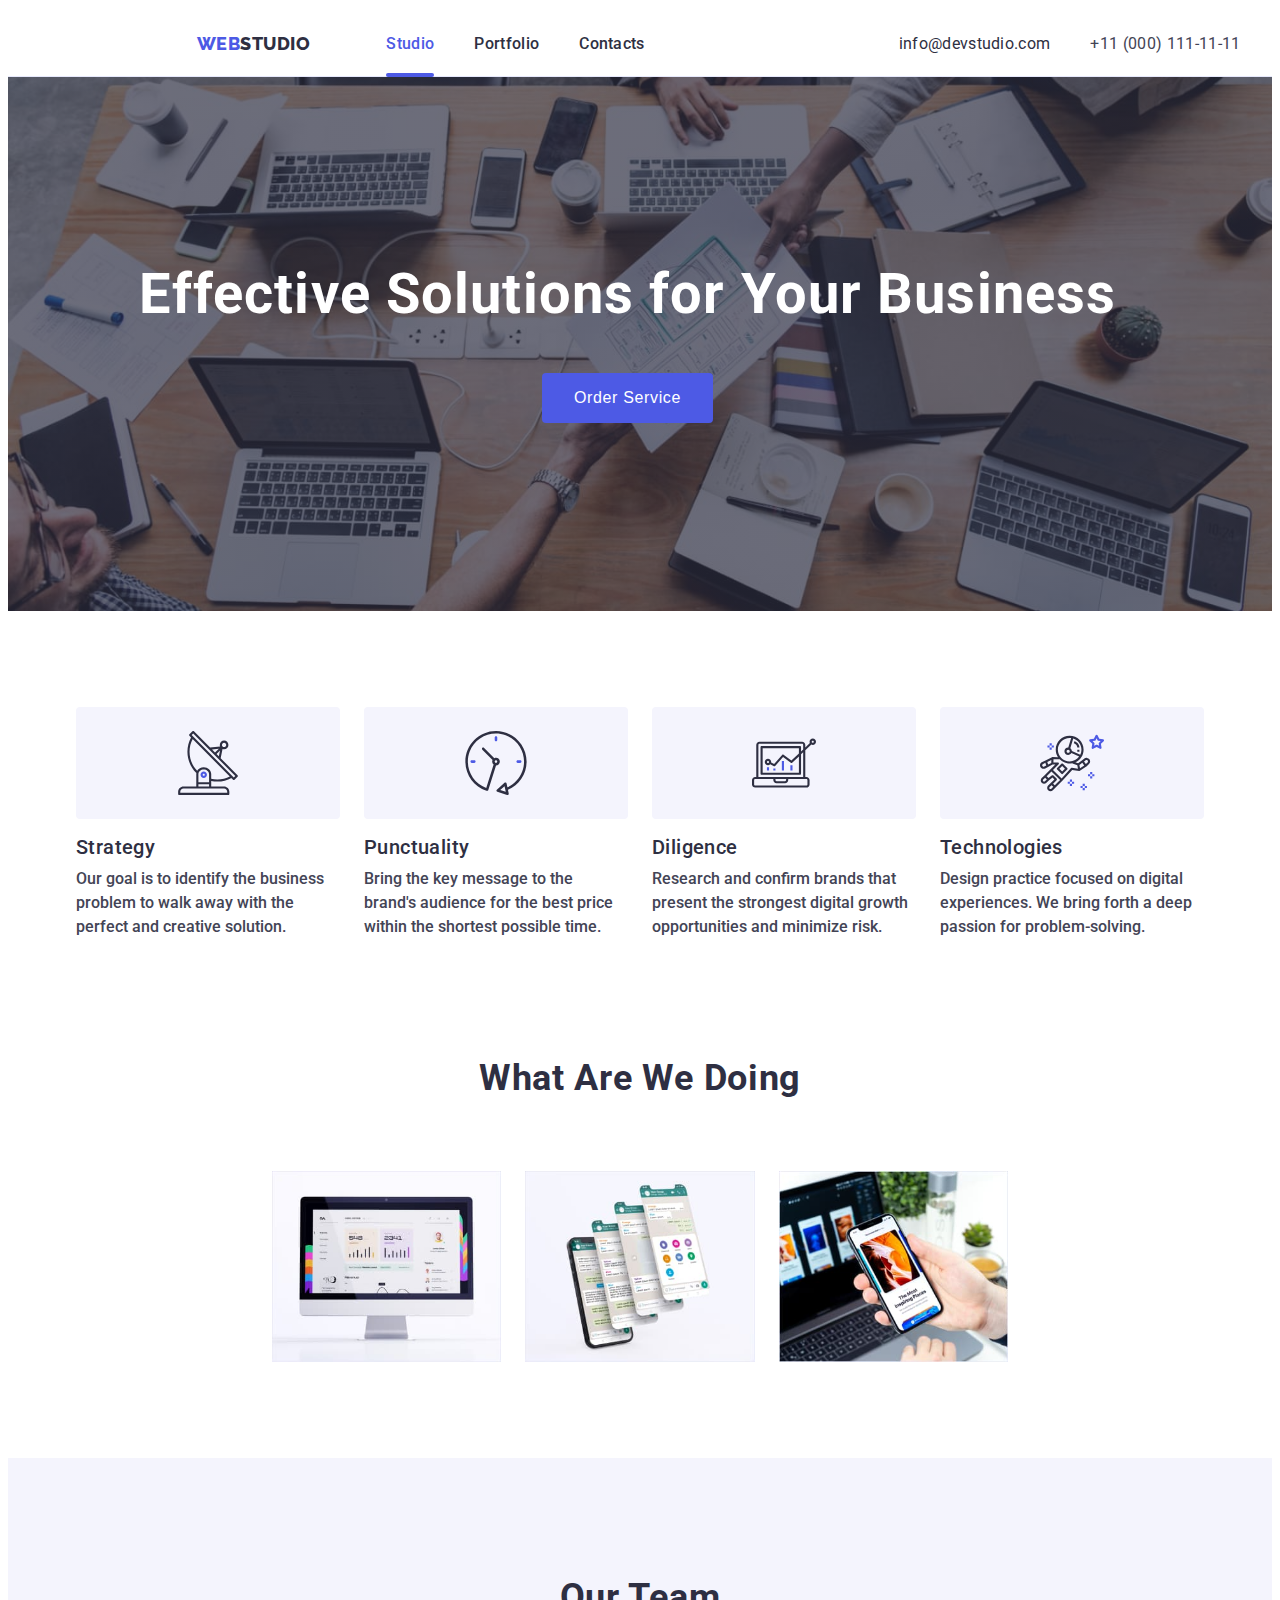
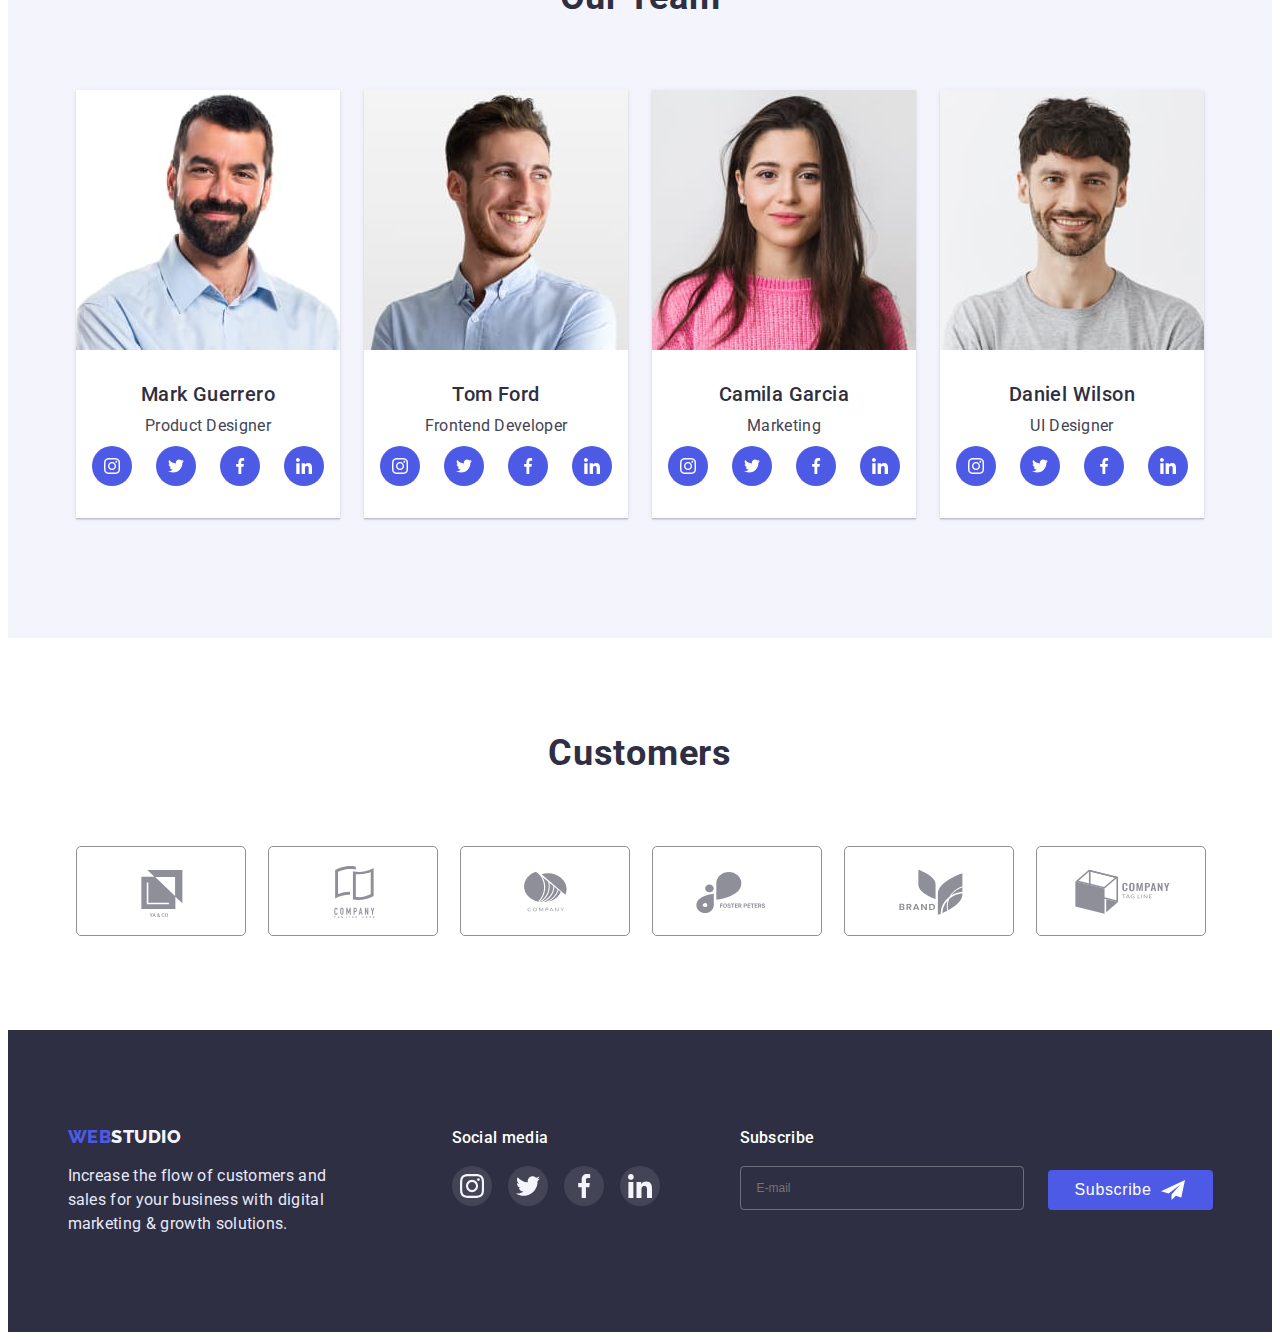
==== commit d44a50b2: "Виправляє баги, які вилізли після змін розмірів контейнерів" ====
--- a/index.html
+++ b/index.html
@@ -201,6 +201,7 @@
             <!--  class="examples-item" -->
             <li class="examples-item">
               <img
+              srcset="./images/monitor_2.jpg 2x"
                 src="./images/monitor.jpg"
                 alt="computer monitor"
                 width="360"
@@ -209,6 +210,7 @@
             </li>
             <li class="examples-item">
               <img
+              srcset="./images/application_2.jpg 2x"
                 src="./images/application.jpg"
                 alt="application on the phone"
                 width="360"
@@ -217,6 +219,7 @@
             </li>
             <li class="examples-item">
               <img
+              srcset="./images/telefon_2.jpg 2x"
                 src="./images/telefon.jpg"
                 alt="mobile telefon"
                 width="360"
@@ -232,14 +235,13 @@
           <h2 class="title-our-team">Our Team</h2>
           <ul class="team-list list">
             <li class="pic">
-           <div class="thumb">
-                <img
-                  src="./images/Mark_Guerrero.jpg"
-                  alt="Product Designer Mark_Guerrero"
-                  width="264"
-                  height="260"
-                />
-           </div>
+              <img
+              srcset="./images/Mark_Guerrero_des_2.jpg 2x"
+                src="./images/Mark_Guerrero.jpg"
+                alt="Product Designer Mark_Guerrero"
+                width="264"
+                height="260"
+              />
               <div class="team-desc">
                 <h3 class="team-title">Mark Guerrero</h3>
                 <p class="team-subtitle">Product Designer</p>
@@ -285,6 +287,7 @@
             </li>
             <li class="pic">
               <img
+              srcset="./images/Tom_Ford_des_2.jpg 2x"
                 src="./images/Tom_Ford.jpg"
                 alt="Frontend Developer Tom Ford"
                 width="264"
@@ -335,6 +338,7 @@
             </li>
             <li class="pic">
               <img
+              srcset="./images/Camila_Garcia_des_2.jpg 2x"
                 src="./images/Camila_Garcia.jpg"
                 alt="Marketing Camila Garcia"
                 width="264"
@@ -385,6 +389,7 @@
             </li>
             <li class="pic">
               <img
+              srcset="./images/Daniel_Wilson_des_2.jpg 2x"
                 src="./images/Daniel_Wilson.jpg"
                 alt="UI Designer Daniel Wilson"
                 width="264"
--- a/css/styles.css
+++ b/css/styles.css
@@ -359,18 +359,12 @@
 }
 
 .pic {
-  width: 100%;
+  width: 264px;
   background-color: var(--primary-wh-color);
   margin-top: 72px;
   box-shadow: 0px 1px 6px rgba(46, 47, 66, 0.08),
     0px 1px 1px rgba(46, 47, 66, 0.16), 0px 2px 1px rgba(46, 47, 66, 0.08);
 }
-
-/* .thumb {
-  max-width: 960px;
-  min-width: 320px;
-  margin: 0 auto;
-} */
 
 @media (min-device-pixel-ratio: 2),
   (-webkit-min-device-pixel-ratio: 2),
@@ -450,7 +444,6 @@
 .customers-list {
   display: flex;
   margin-top: 72px;
-  /* margin-bottom: 96px; */
   flex-wrap: wrap;
   justify-content: center;
   row-gap: 72px;
--- a/css/tablet.css
+++ b/css/tablet.css
@@ -1,6 +1,6 @@
 @media screen and (min-width: 768px) {
   .container {
-    max-width: 582px;
+    max-width: 736px;
   }
 
   .header {
@@ -8,6 +8,7 @@
   }
 
   .header-container {
+    width: 100%;
     display: flex;
     align-items: center;
     padding-top: 24px;
@@ -15,6 +16,8 @@
 
   .container.header-container {
     padding-bottom: 11px;
+    margin-left: 0px;
+    margin-right: 0px;
   }
 
   .header-navigation {
@@ -27,6 +30,10 @@
     line-height: 1.07;
     letter-spacing: 0.02em;
   }
+
+  /* .examples {
+    display: none;
+  } */
 
   .current {
     position: relative;
@@ -53,6 +60,7 @@
 
   .address {
     display: flex;
+    margin-left: 118px;
   }
 
   .menu-open-btn {
@@ -135,6 +143,7 @@
     padding-bottom: 96px;
   }
   .footer-container {
+    max-width: 552px;
     display: flex;
     column-gap: 24px;
     row-gap: 72px;
@@ -143,7 +152,7 @@
   .webstudio {
     align-items: flex-start;
     padding: 0;
-    padding-left: 15px;
+    /* padding-left: 15px; */
     margin: 0;
   }
   .socialmedia {
@@ -156,7 +165,7 @@
 
   .subscribe-form {
     gap: 24px;
-    padding-left: 15px;
+    /* padding-left: 15px; */
     flex-wrap: nowrap;
     width: auto;
   }
@@ -188,8 +197,11 @@
     max-width: 602px;
   }
   .features-container {
-    max-width: 766px;
-  }
+    width: 736px;
+  }
+  /* .container.customers-container {
+    width: 736px;
+  } */
   .features-list {
     row-gap: 72px;
     column-gap: 24px;
--- a/css/desktop.css
+++ b/css/desktop.css
@@ -1,13 +1,13 @@
-@media screen and (min-width: 1440px) {
+@media screen and (min-width: 1200px) {
   .container {
-    max-width: 1440px;
+    width: 1200px;
     gap: 0;
   }
   .auth-nav {
     display: flex;
     gap: 40px;
     flex-direction: row;
-    margin-right: 156px;
+    margin-right: 0;
   }
 
   .auth-nav .link-mail {
@@ -18,9 +18,14 @@
     font-size: 16px;
   }
 
+  .header-navigation {
+    margin: 0;
+  }
+
   .container.header-container {
     max-width: 1440px;
     padding-bottom: 20px;
+    margin: 0 auto;
   }
   .logo {
     margin-left: 156px;
@@ -66,8 +71,8 @@
   }
   .examples-container {
     display: table;
-    padding-left: 156px;
-    padding-right: 156px;
+    /* padding-left: 156px;
+    padding-right: 156px; */
   }
   .team-container {
     max-width: 1128px;
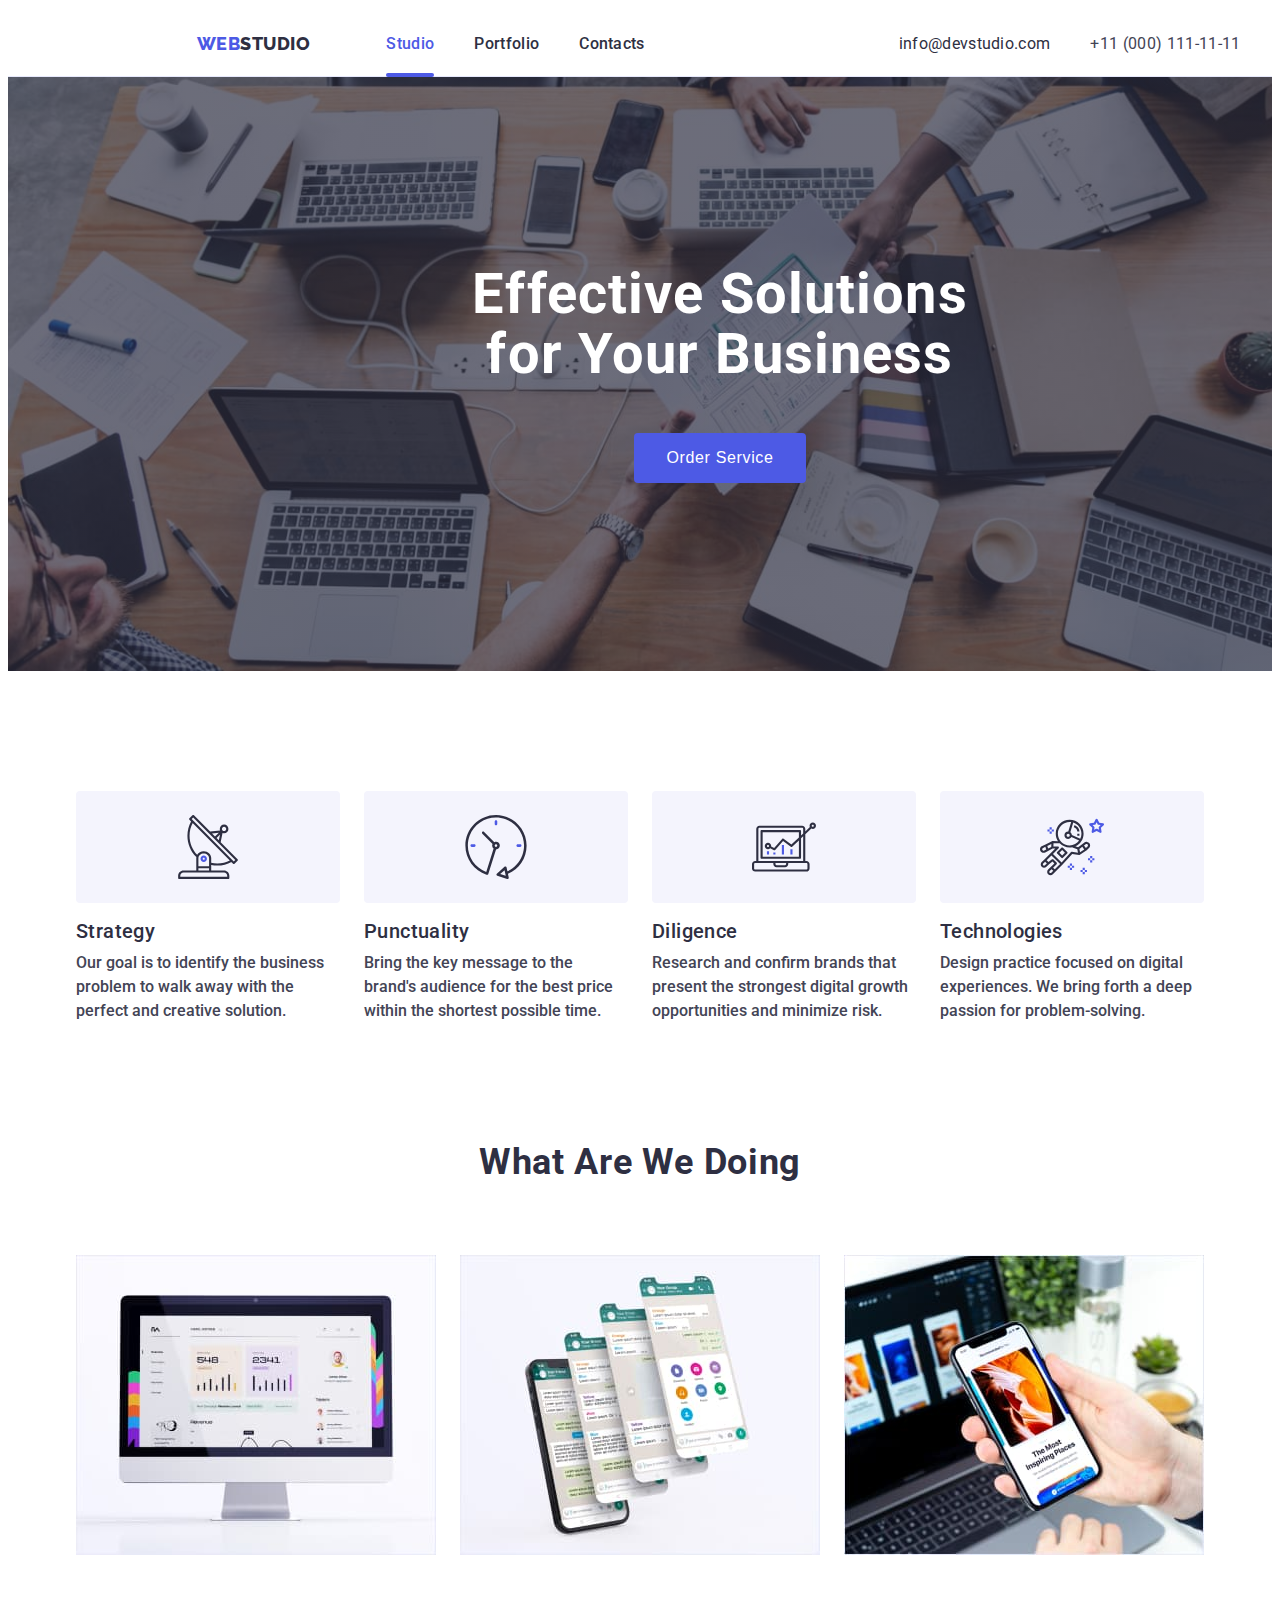
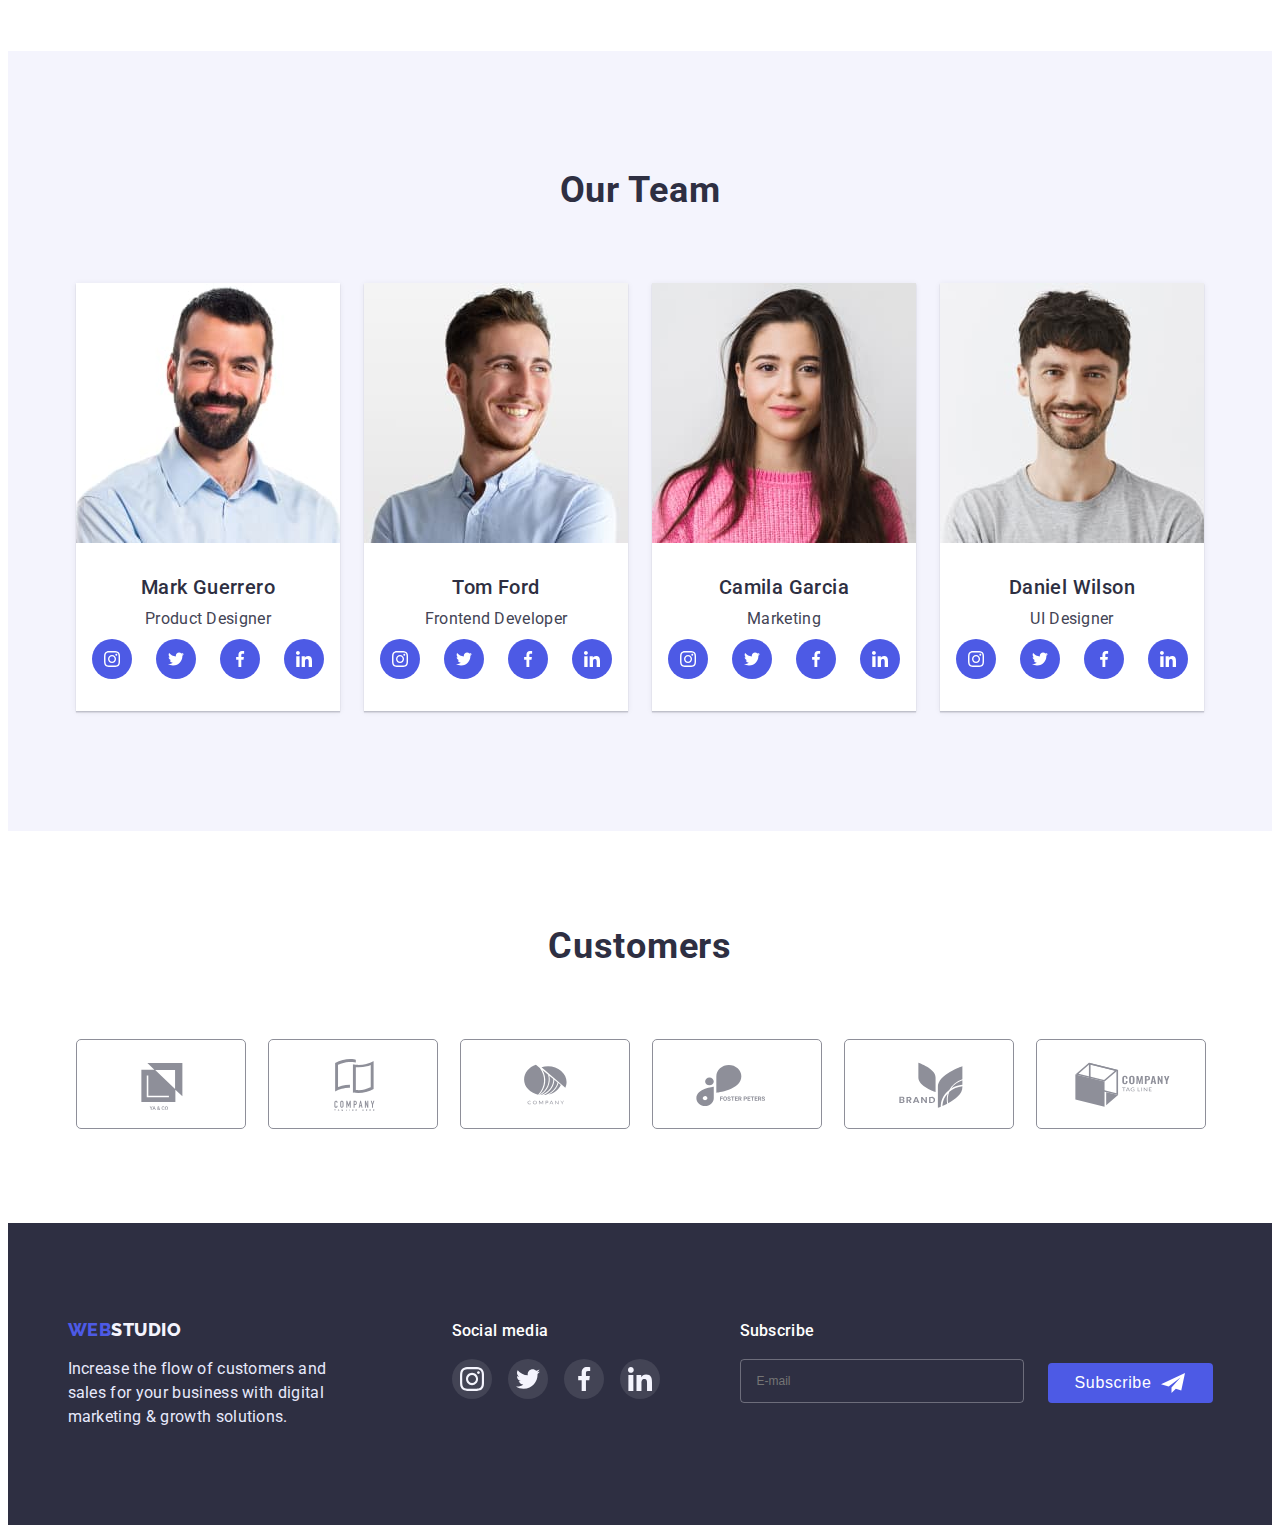
==== commit 273a3820: "Фіксить гамбургер на мобільній версії" ====
--- a/index.html
+++ b/index.html
@@ -55,7 +55,11 @@
             </li>
           </ul>
         </address>
-        <btn class="menu-open-btn" data-menu-open><img class="gamburger" src="./images/charm_menu-hamburger.jpg"></button>
+        <btn class="menu-open-btn" data-menu-open>
+          <svg class="menu-open-icon" width="32" height="22">
+            <use href="./images/symbol-defs.svg#icon-charm_menu-hamburger"></use>
+          </svg></button>
+        <!-- <btn class="menu-open-btn" data-menu-open><img class="gamburger" src="./images/charm_menu-hamburger.jpg"></button> -->
       </div>
       <div class="mob-menu is-hidden" data-menu>
         <div class="container mob-container">
--- a/css/styles.css
+++ b/css/styles.css
@@ -206,7 +206,6 @@
 /* Hero */
 
 .hero {
-  display: flex;
   text-align: center;
   background-color: var(--primary-background-color);
   background-size: cover;
@@ -222,9 +221,11 @@
   }
 }
 
+.hero {
+  background-image: var(--grd), url(../images/Dark-bg-mob.jpg);
+}
+
 .hero-container {
-  display: flex;
-  flex-wrap: wrap;
   justify-content: center;
   padding: 0;
   max-width: 100%;
@@ -232,11 +233,14 @@
 }
 
 .hero-title {
+  max-width: 500px;
   font-size: 36px;
   line-height: 1.1;
   letter-spacing: 0.02em;
   color: #ffffff;
   margin-bottom: 48px;
+  margin-left: auto;
+  margin-right: auto;
 }
 
 /* Features */
@@ -253,10 +257,6 @@
   display: none;
 }
 
-.features {
-  padding-top: 96px;
-}
-
 .section-title {
   font-size: 36px;
   line-height: 1.11;
@@ -278,8 +278,9 @@
 
 .features-list {
   display: flex;
-  gap: 72px;
+  gap: 64px;
   flex-wrap: wrap;
+  padding-top: 96px;
 }
 
 .features-item {
@@ -354,8 +355,9 @@
   margin-top: 72px;
   display: flex;
   margin: 0px auto;
-  gap: 24px;
+  /* gap: 24px; */
   flex-wrap: wrap;
+  column-gap: 24px;
 }
 
 .pic {
--- a/css/mobile.css
+++ b/css/mobile.css
@@ -1,8 +1,13 @@
 @media screen and (min-width: 320px) {
-  .gamburger {
+  /* .gamburger {
     width: 24px;
     height: 24px;
     margin-left: auto;
+  } */
+
+  .menu-open-icon {
+    stroke: black;
+    cursor: pointer;
   }
 
   .container.header-container {
@@ -14,9 +19,12 @@
   }
 
   @media screen and (min-width: 480px) {
-    .container {
-      /* max-width: 294px; */
-      max-width: 426px;
+    /* .container {
+      max-width: 428px;
+    } */
+
+    .hero {
+      background-image: var(--grd), url(../images/Dark-bg-tabl.jpg);
     }
 
     @media (min-device-pixel-ratio: 2),
@@ -39,10 +47,11 @@
       padding-right: 16px;
     }
     .features-container {
-      max-width: 100%;
+      width: 428px;
     }
+
     .container.hero-container {
-      max-width: 100%;
+      max-width: 1440px;
     }
 
     .customers-container {
--- a/css/tablet.css
+++ b/css/tablet.css
@@ -8,7 +8,7 @@
   }
 
   .header-container {
-    width: 100%;
+    width: 768px;
     display: flex;
     align-items: center;
     padding-top: 24px;
@@ -16,8 +16,8 @@
 
   .container.header-container {
     padding-bottom: 11px;
-    margin-left: 0px;
-    margin-right: 0px;
+    margin-left: auto;
+    margin-right: auto;
   }
 
   .header-navigation {
@@ -30,10 +30,6 @@
     line-height: 1.07;
     letter-spacing: 0.02em;
   }
-
-  /* .examples {
-    display: none;
-  } */
 
   .current {
     position: relative;
@@ -138,6 +134,7 @@
   .examples {
     padding-bottom: 96px;
   }
+
   .footer {
     padding-top: 0;
     padding-bottom: 96px;
--- a/css/desktop.css
+++ b/css/desktop.css
@@ -24,6 +24,7 @@
 
   .container.header-container {
     max-width: 1440px;
+    padding-top: 24px;
     padding-bottom: 20px;
     margin: 0 auto;
   }
@@ -35,6 +36,7 @@
     background-image: var(--grd), url(../images/people-office\ 1.jpg);
   }
   .hero-container {
+    max-width: 1440px;
     padding-top: 188px;
     padding-bottom: 188px;
   }
@@ -45,7 +47,12 @@
 
   .features-container {
     max-width: 1128px;
+    padding-top: 120px;
     padding-bottom: 120px;
+  }
+
+  .features-list {
+    padding-top: 0px;
   }
 
   .features-item {
@@ -70,9 +77,8 @@
     width: calc((100% - 48px) / 3);
   }
   .examples-container {
+    max-width: 1128px;
     display: table;
-    /* padding-left: 156px;
-    padding-right: 156px; */
   }
   .team-container {
     max-width: 1128px;
